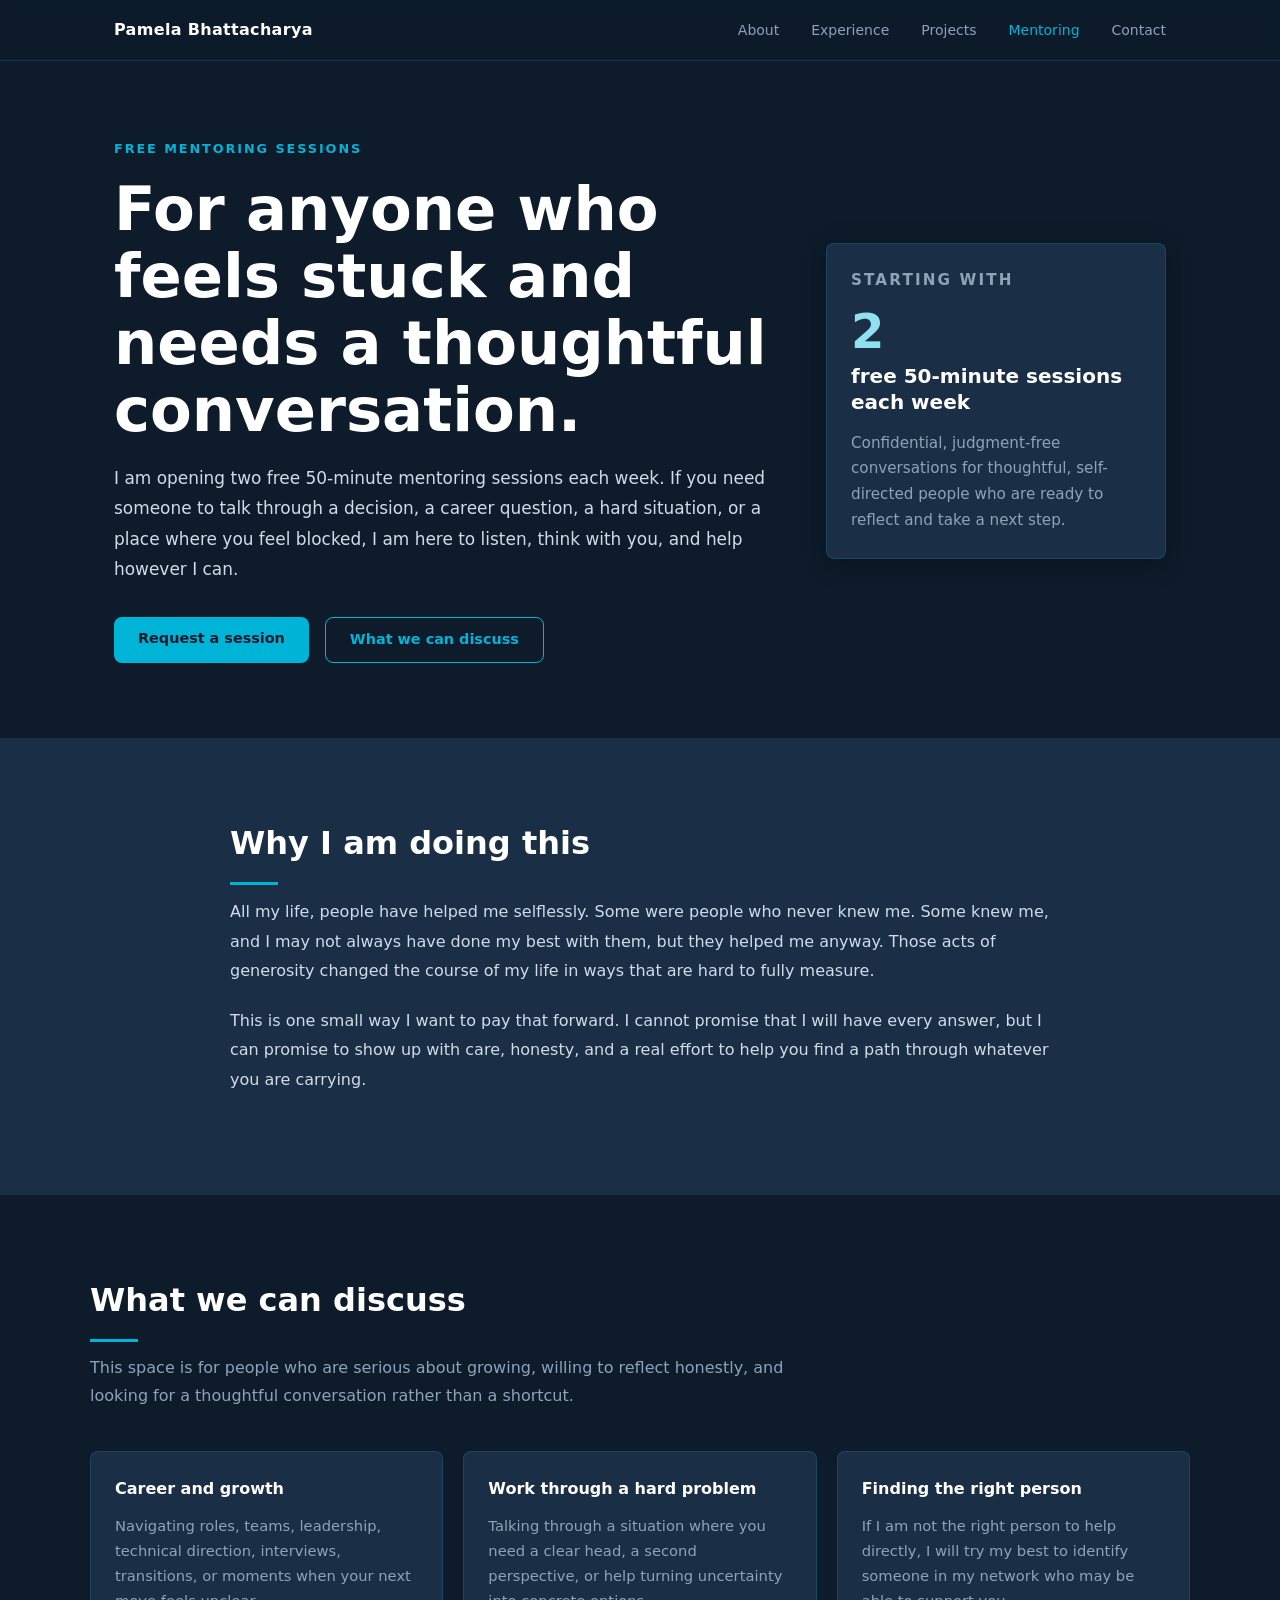
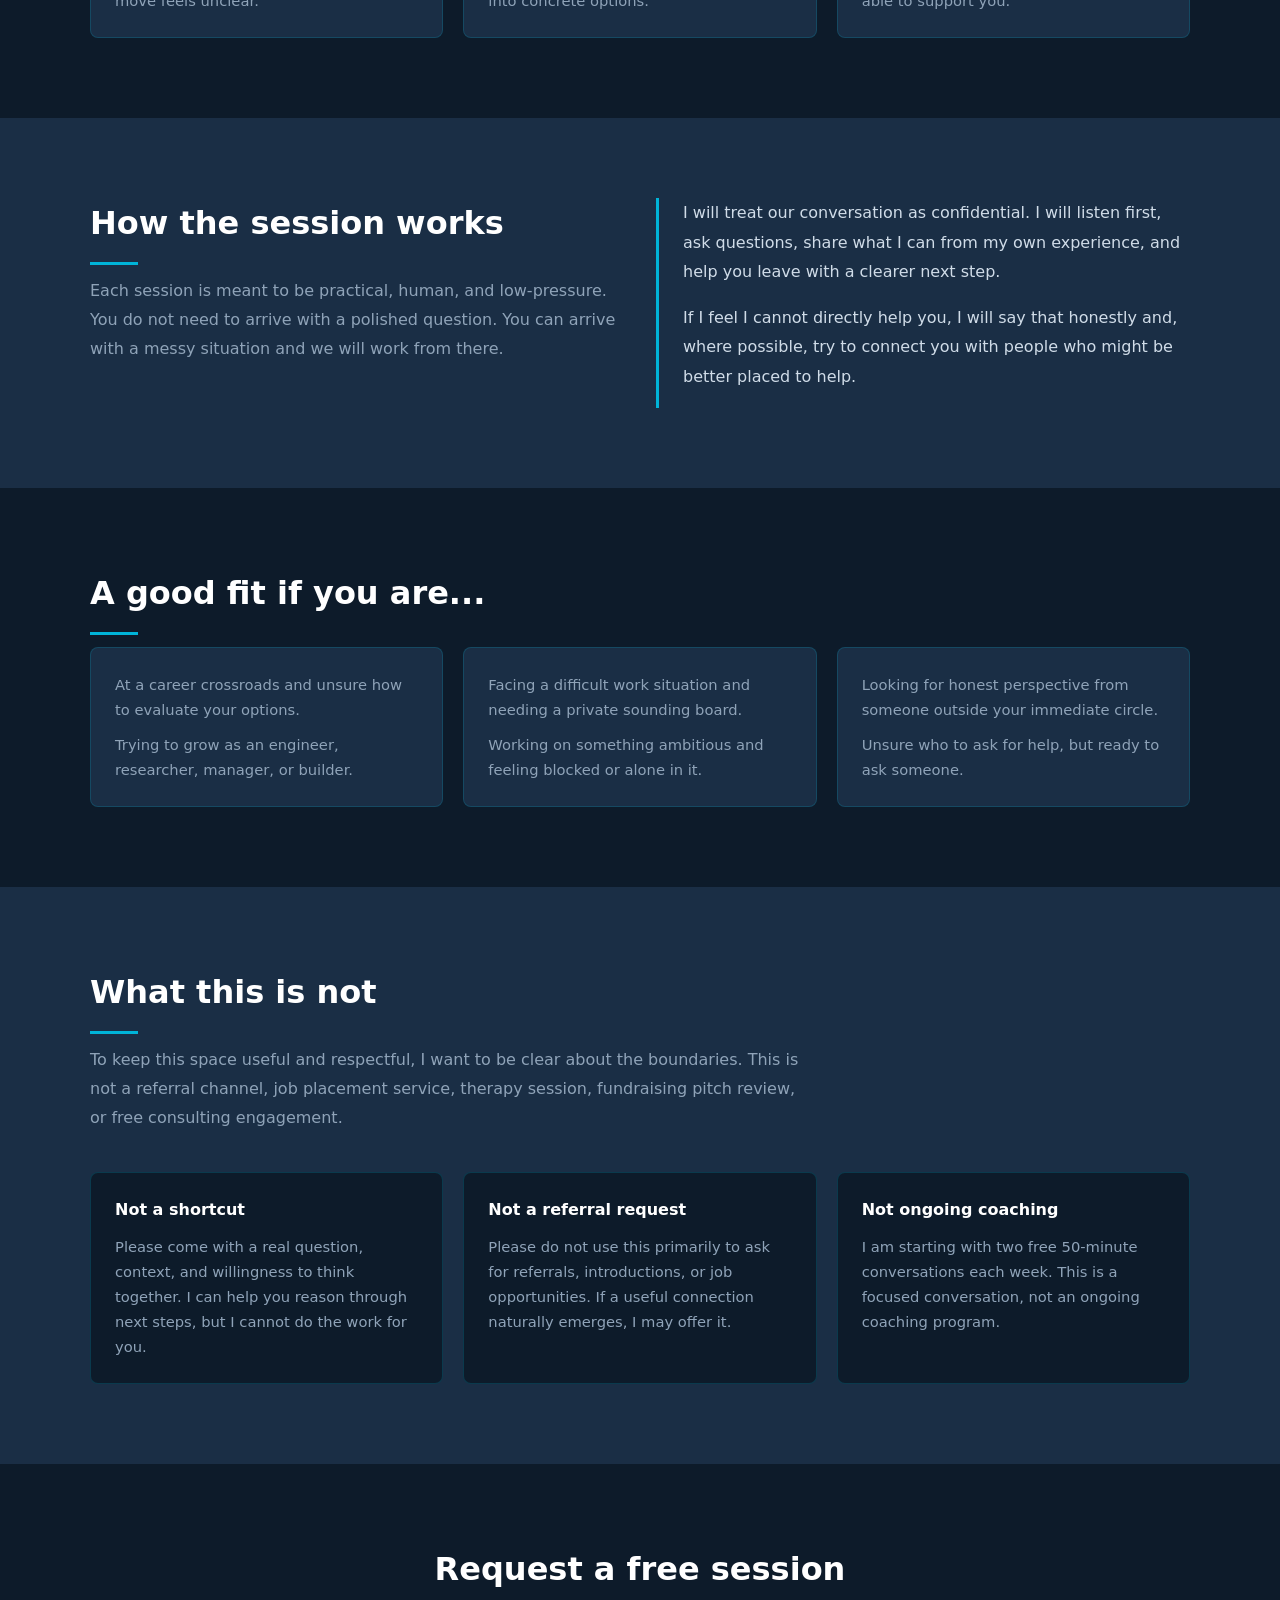
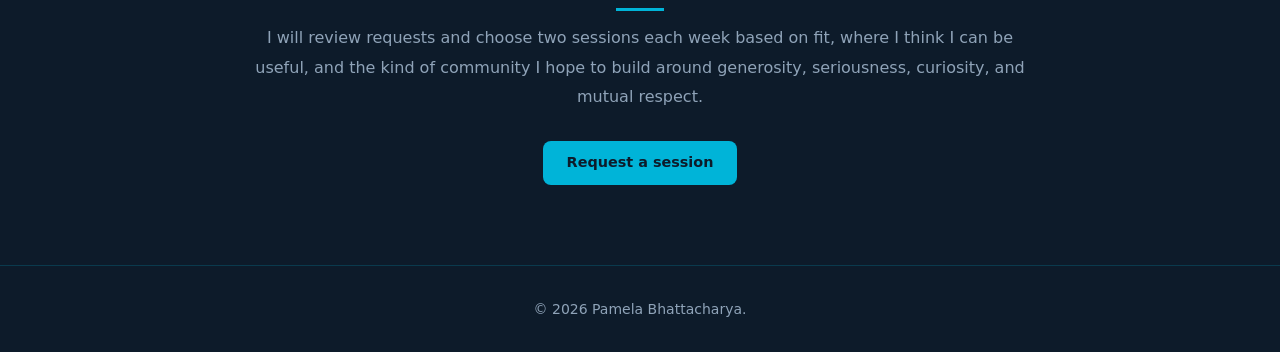
==== mentoring.html @ 3f74e3d6 "Add mentoring session webpage This file contains the HTML structure and styling for a mentoring sess" ====
<!DOCTYPE html>
<html lang="en">
<head>
  <meta charset="UTF-8" />
  <meta name="viewport" content="width=device-width, initial-scale=1.0" />
  <title>Free Mentoring Sessions - Pamela Bhattacharya</title>
  <style>
    *, *::before, *::after { box-sizing: border-box; margin: 0; padding: 0; }

    :root {
      --navy: #0d1b2a;
      --navy-mid: #1a2e45;
      --teal: #00b4d8;
      --teal-lt: #90e0ef;
      --white: #ffffff;
      --off-white: #f0f4f8;
      --text: #d0dce8;
      --text-dim: #8fa3b8;
      --border: rgba(0, 180, 216, 0.2);
      --radius: 8px;
      --shadow: 0 4px 24px rgba(0,0,0,0.3);
      --font: 'Segoe UI', system-ui, -apple-system, sans-serif;
    }

    html { scroll-behavior: smooth; font-size: 16px; }

    body {
      font-family: var(--font);
      background: var(--navy);
      color: var(--text);
      line-height: 1.6;
    }

    a { color: var(--teal); text-decoration: none; }
    a:hover { color: var(--teal-lt); }
    ul { list-style: none; }

    header {
      position: fixed;
      top: 0; left: 0; right: 0;
      z-index: 100;
      background: rgba(13, 27, 42, 0.92);
      backdrop-filter: blur(10px);
      border-bottom: 1px solid var(--border);
    }

    .nav-container {
      max-width: 1100px;
      margin: 0 auto;
      padding: 0 1.5rem;
      height: 60px;
      display: flex;
      align-items: center;
      justify-content: space-between;
    }

    .nav-name {
      font-weight: 700;
      font-size: 1rem;
      color: var(--white);
      letter-spacing: 0.02em;
    }

    .nav-links {
      display: flex;
      gap: 2rem;
    }

    .nav-links a {
      color: var(--text-dim);
      font-size: 0.875rem;
      font-weight: 500;
      transition: color 0.2s;
    }

    .nav-links a:hover, .nav-links a.active { color: var(--teal); }

    .nav-toggle {
      display: none;
      background: none;
      border: none;
      color: var(--white);
      font-size: 1.4rem;
      cursor: pointer;
    }

    .btn {
      display: inline-block;
      padding: 0.65rem 1.5rem;
      border-radius: var(--radius);
      font-weight: 600;
      font-size: 0.9rem;
      transition: background 0.2s, color 0.2s, border-color 0.2s;
    }

    .btn-primary {
      background: var(--teal);
      color: var(--navy);
    }

    .btn-primary:hover {
      background: var(--teal-lt);
      color: var(--navy);
    }

    .btn-outline {
      border: 1.5px solid var(--teal);
      color: var(--teal);
    }

    .btn-outline:hover {
      background: var(--border);
      color: var(--teal-lt);
    }

    .mentoring-hero {
      min-height: 82vh;
      display: grid;
      grid-template-columns: minmax(0, 1fr) 340px;
      align-items: center;
      gap: 3rem;
      max-width: 1100px;
      margin: 0 auto;
      padding: 8rem 1.5rem 4rem;
      position: relative;
    }

    .hero-eyebrow {
      font-size: 0.8rem;
      font-weight: 600;
      letter-spacing: 0.15em;
      text-transform: uppercase;
      color: var(--teal);
      margin-bottom: 1rem;
    }

    .mentoring-hero h1 {
      font-size: clamp(2.4rem, 5vw, 3.8rem);
      font-weight: 800;
      color: var(--white);
      line-height: 1.1;
      margin-bottom: 1.2rem;
    }

    .hero-sub {
      max-width: 690px;
      color: var(--text);
      font-size: 1.06rem;
      line-height: 1.8;
      margin-bottom: 2rem;
    }

    .hero-links {
      display: flex;
      flex-wrap: wrap;
      gap: 1rem;
    }

    .availability-card {
      background: var(--navy-mid);
      border: 1px solid var(--border);
      border-radius: var(--radius);
      box-shadow: var(--shadow);
      padding: 1.5rem;
    }

    .availability-label {
      color: var(--text-dim);
      font-size: 0.78rem;
      font-weight: 700;
      letter-spacing: 0.14em;
      text-transform: uppercase;
      margin-bottom: 0.8rem;
    }

    .availability-number {
      color: var(--teal-lt);
      font-size: 3rem;
      font-weight: 800;
      line-height: 1;
      margin-bottom: 0.5rem;
    }

    .availability-card h2 {
      color: var(--white);
      font-size: 1.25rem;
      line-height: 1.3;
      margin-bottom: 1rem;
    }

    .availability-card p {
      color: var(--text-dim);
      font-size: 0.95rem;
      line-height: 1.7;
    }

    .section { padding: 5rem 1.5rem; }
    .section.alt { background: var(--navy-mid); }

    .container {
      max-width: 1100px;
      margin: 0 auto;
    }

    .section-title {
      font-size: clamp(1.6rem, 3vw, 2rem);
      font-weight: 700;
      color: var(--white);
      margin-bottom: 0.75rem;
    }

    .section-title::after {
      content: '';
      display: block;
      width: 3rem;
      height: 3px;
      background: var(--teal);
      margin-top: 0.8rem;
    }

    .section-subtitle {
      color: var(--text-dim);
      margin-bottom: 2.5rem;
      max-width: 720px;
      line-height: 1.8;
    }

    .story {
      max-width: 820px;
    }

    .story p {
      margin-bottom: 1.25rem;
      color: var(--text);
      line-height: 1.85;
    }

    .grid {
      display: grid;
      grid-template-columns: repeat(3, minmax(0, 1fr));
      gap: 1.25rem;
    }

    .card {
      background: var(--navy);
      border: 1px solid var(--border);
      border-radius: var(--radius);
      padding: 1.5rem;
    }

    .section:not(.alt) .card { background: var(--navy-mid); }

    .card h3 {
      color: var(--white);
      font-size: 1rem;
      margin-bottom: 0.7rem;
    }

    .card p, .card li {
      color: var(--text-dim);
      font-size: 0.92rem;
      line-height: 1.7;
    }

    .card li + li { margin-top: 0.65rem; }

    .promise {
      display: grid;
      grid-template-columns: minmax(0, 1fr) minmax(0, 1fr);
      gap: 2rem;
      align-items: start;
    }

    .promise-panel {
      border-left: 3px solid var(--teal);
      padding-left: 1.5rem;
    }

    .promise-panel p {
      color: var(--text);
      line-height: 1.85;
      margin-bottom: 1rem;
    }

    .closing {
      text-align: center;
      max-width: 780px;
      margin: 0 auto;
    }

    .closing .section-title::after {
      margin-left: auto;
      margin-right: auto;
    }

    .closing p {
      color: var(--text-dim);
      line-height: 1.85;
      margin-bottom: 1.8rem;
    }

    footer {
      padding: 2rem 1.5rem;
      text-align: center;
      border-top: 1px solid var(--border);
      color: var(--text-dim);
      font-size: 0.875rem;
    }

    @media (max-width: 860px) {
      .mentoring-hero,
      .promise {
        grid-template-columns: 1fr;
      }

      .availability-card {
        max-width: 420px;
      }

      .grid {
        grid-template-columns: 1fr;
      }
    }

    @media (max-width: 768px) {
      .nav-links { display: none; }
      .nav-links.open {
        display: flex;
        flex-direction: column;
        position: absolute;
        top: 60px;
        right: 1rem;
        background: var(--navy-mid);
        padding: 1rem 1.25rem;
        border: 1px solid var(--border);
        border-radius: var(--radius);
        box-shadow: var(--shadow);
      }

      .nav-toggle { display: block; }
      .mentoring-hero { padding-top: 7rem; }
    }

    @media (max-width: 480px) {
      .section { padding: 3.5rem 1rem; }
      .nav-container { padding: 0 1rem; }
      .mentoring-hero { padding-left: 1rem; padding-right: 1rem; }
      .hero-links { flex-direction: column; align-items: stretch; }
      .btn { text-align: center; }
    }
  </style>
</head>
<body>
  <header>
    <nav class="nav-container">
      <a class="nav-name" href="index.html">Pamela Bhattacharya</a>
      <ul class="nav-links" id="navLinks">
        <li><a href="index.html#about">About</a></li>
        <li><a href="index.html#experience">Experience</a></li>
        <li><a href="index.html#projects">Projects</a></li>
        <li><a href="mentoring.html" class="active">Mentoring</a></li>
        <li><a href="index.html#contact">Contact</a></li>
      </ul>
      <button class="nav-toggle" aria-label="Toggle menu" onclick="toggleNav()">&#9776;</button>
    </nav>
  </header>

  <main>
    <section class="mentoring-hero">
      <div>
        <p class="hero-eyebrow">Free mentoring sessions</p>
        <h1>For anyone who feels stuck and needs a thoughtful conversation.</h1>
        <p class="hero-sub">
          I am opening two free 50-minute mentoring sessions each week. If you need someone
          to talk through a decision, a career question, a hard situation, or a place where
          you feel blocked, I am here to listen, think with you, and help however I can.
        </p>
        <div class="hero-links">
          <a class="btn btn-primary" href="#request">Request a session</a>
          <a class="btn btn-outline" href="#what-we-can-discuss">What we can discuss</a>
        </div>
      </div>

      <aside class="availability-card" aria-label="Session availability">
        <p class="availability-label">Starting with</p>
        <div class="availability-number">2</div>
        <h2>free 50-minute sessions each week</h2>
        <p>
          Confidential, judgment-free conversations for thoughtful, self-directed people
          who are ready to reflect and take a next step.
        </p>
      </aside>
    </section>

    <section class="section alt">
      <div class="container story">
        <h2 class="section-title">Why I am doing this</h2>
        <p>
          All my life, people have helped me selflessly. Some were people who never knew me.
          Some knew me, and I may not always have done my best with them, but they helped me anyway.
          Those acts of generosity changed the course of my life in ways that are hard to fully measure.
        </p>
        <p>
          This is one small way I want to pay that forward. I cannot promise that I will have every
          answer, but I can promise to show up with care, honesty, and a real effort to help you find
          a path through whatever you are carrying.
        </p>
      </div>
    </section>

    <section class="section" id="what-we-can-discuss">
      <div class="container">
        <h2 class="section-title">What we can discuss</h2>
        <p class="section-subtitle">
          This space is for people who are serious about growing, willing to reflect honestly,
          and looking for a thoughtful conversation rather than a shortcut.
        </p>
        <div class="grid">
          <article class="card">
            <h3>Career and growth</h3>
            <p>
              Navigating roles, teams, leadership, technical direction, interviews, transitions,
              or moments when your next move feels unclear.
            </p>
          </article>
          <article class="card">
            <h3>Work through a hard problem</h3>
            <p>
              Talking through a situation where you need a clear head, a second perspective,
              or help turning uncertainty into concrete options.
            </p>
          </article>
          <article class="card">
            <h3>Finding the right person</h3>
            <p>
              If I am not the right person to help directly, I will try my best to identify
              someone in my network who may be able to support you.
            </p>
          </article>
        </div>
      </div>
    </section>

    <section class="section alt">
      <div class="container promise">
        <div>
          <h2 class="section-title">How the session works</h2>
          <p class="section-subtitle">
            Each session is meant to be practical, human, and low-pressure. You do not need to
            arrive with a polished question. You can arrive with a messy situation and we will
            work from there.
          </p>
        </div>
        <div class="promise-panel">
          <p>
            I will treat our conversation as confidential. I will listen first, ask questions,
            share what I can from my own experience, and help you leave with a clearer next step.
          </p>
          <p>
            If I feel I cannot directly help you, I will say that honestly and, where possible,
            try to connect you with people who might be better placed to help.
          </p>
        </div>
      </div>
    </section>

    <section class="section">
      <div class="container">
        <h2 class="section-title">A good fit if you are...</h2>
        <div class="grid">
          <article class="card">
            <ul>
              <li>At a career crossroads and unsure how to evaluate your options.</li>
              <li>Trying to grow as an engineer, researcher, manager, or builder.</li>
            </ul>
          </article>
          <article class="card">
            <ul>
              <li>Facing a difficult work situation and needing a private sounding board.</li>
              <li>Working on something ambitious and feeling blocked or alone in it.</li>
            </ul>
          </article>
          <article class="card">
            <ul>
              <li>Looking for honest perspective from someone outside your immediate circle.</li>
              <li>Unsure who to ask for help, but ready to ask someone.</li>
            </ul>
          </article>
        </div>
      </div>
    </section>

    <section class="section alt">
      <div class="container">
        <h2 class="section-title">What this is not</h2>
        <p class="section-subtitle">
          To keep this space useful and respectful, I want to be clear about the boundaries.
          This is not a referral channel, job placement service, therapy session, fundraising
          pitch review, or free consulting engagement.
        </p>
        <div class="grid">
          <article class="card">
            <h3>Not a shortcut</h3>
            <p>
              Please come with a real question, context, and willingness to think together.
              I can help you reason through next steps, but I cannot do the work for you.
            </p>
          </article>
          <article class="card">
            <h3>Not a referral request</h3>
            <p>
              Please do not use this primarily to ask for referrals, introductions, or job
              opportunities. If a useful connection naturally emerges, I may offer it.
            </p>
          </article>
          <article class="card">
            <h3>Not ongoing coaching</h3>
            <p>
              I am starting with two free 50-minute conversations each week. This is a focused
              conversation, not an ongoing coaching program.
            </p>
          </article>
        </div>
      </div>
    </section>

    <section class="section" id="request">
      <div class="container closing">
        <h2 class="section-title">Request a free session</h2>
        <p>
          I will review requests and choose two sessions each week based on fit, where I think
          I can be useful, and the kind of community I hope to build around generosity,
          seriousness, curiosity, and mutual respect.
        </p>
        <a class="btn btn-primary" href="https://forms.gle/oPH12QefMvSnfbaj7">Request a session</a>
      </div>
    </section>
  </main>

  <footer>
    <p>&copy; 2026 Pamela Bhattacharya.</p>
  </footer>

  <script>
    function toggleNav() {
      document.getElementById('navLinks').classList.toggle('open');
    }
  </script>
</body>
</html>
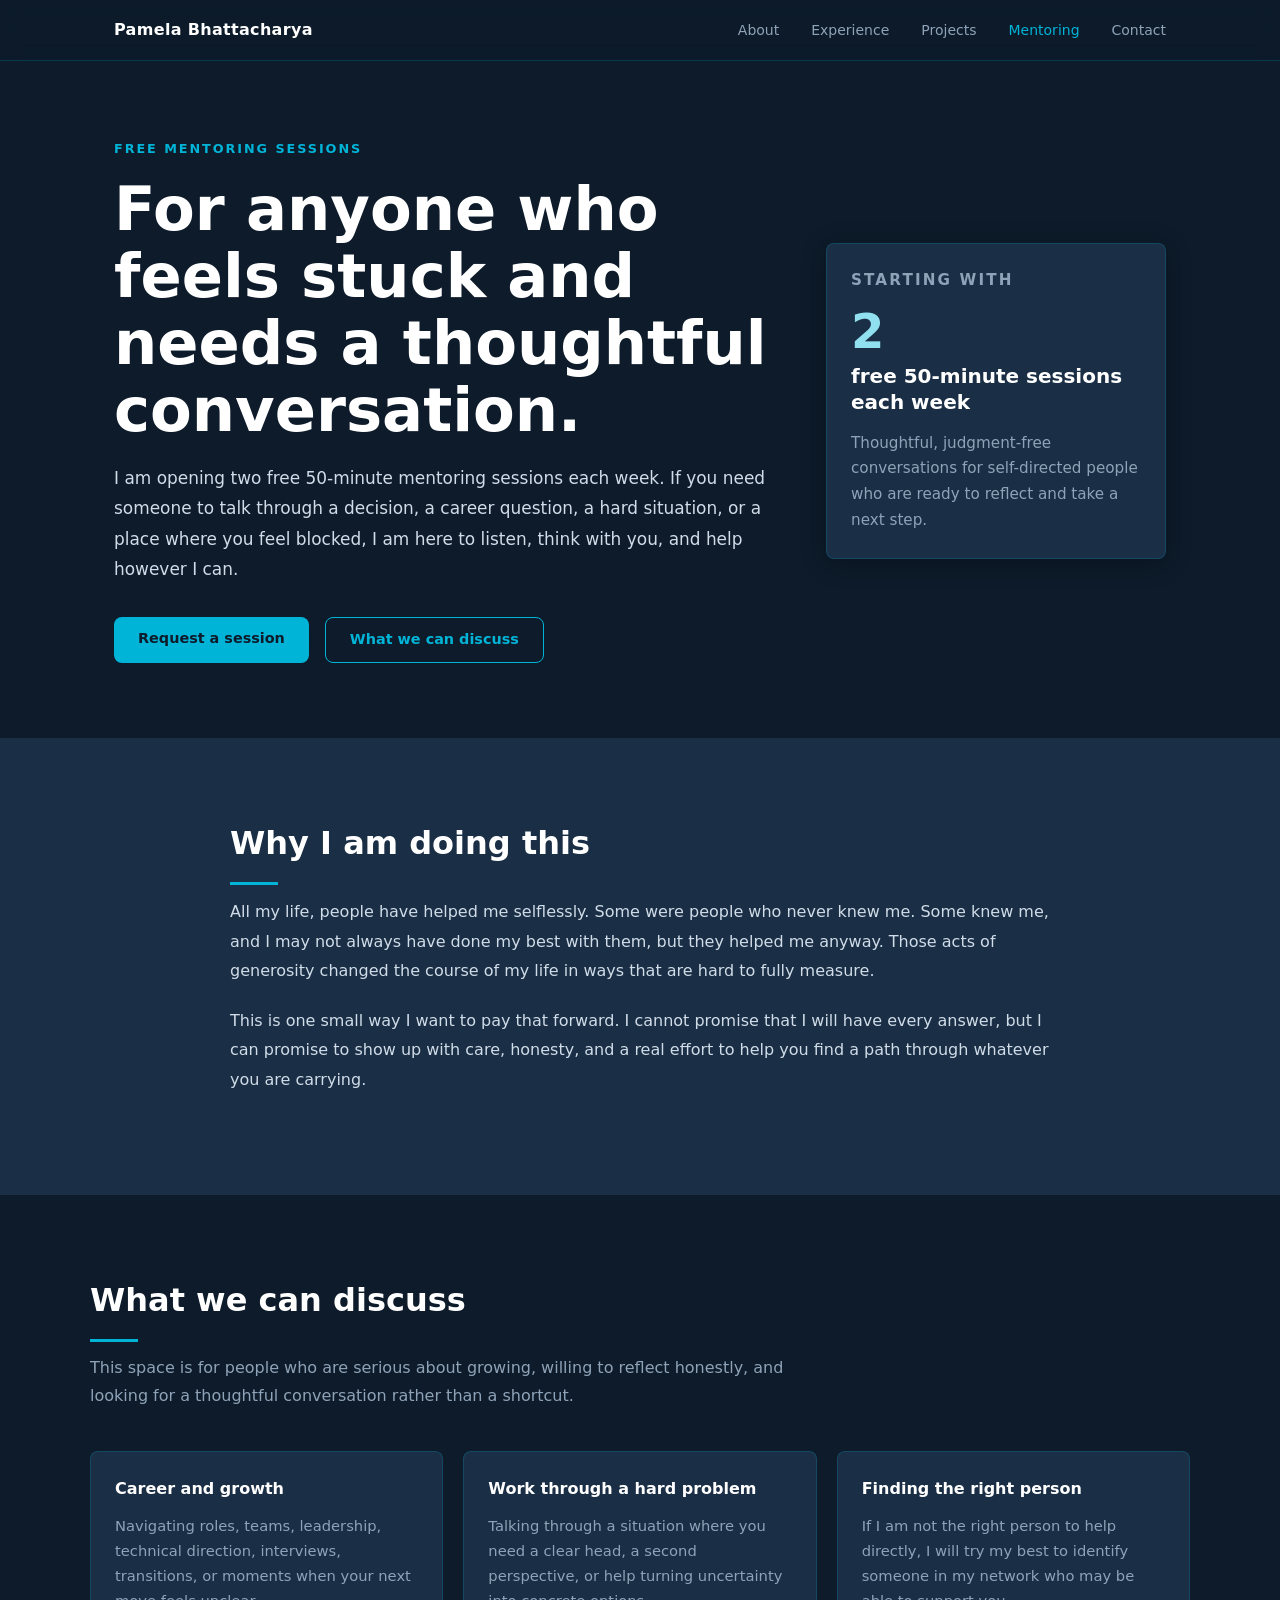
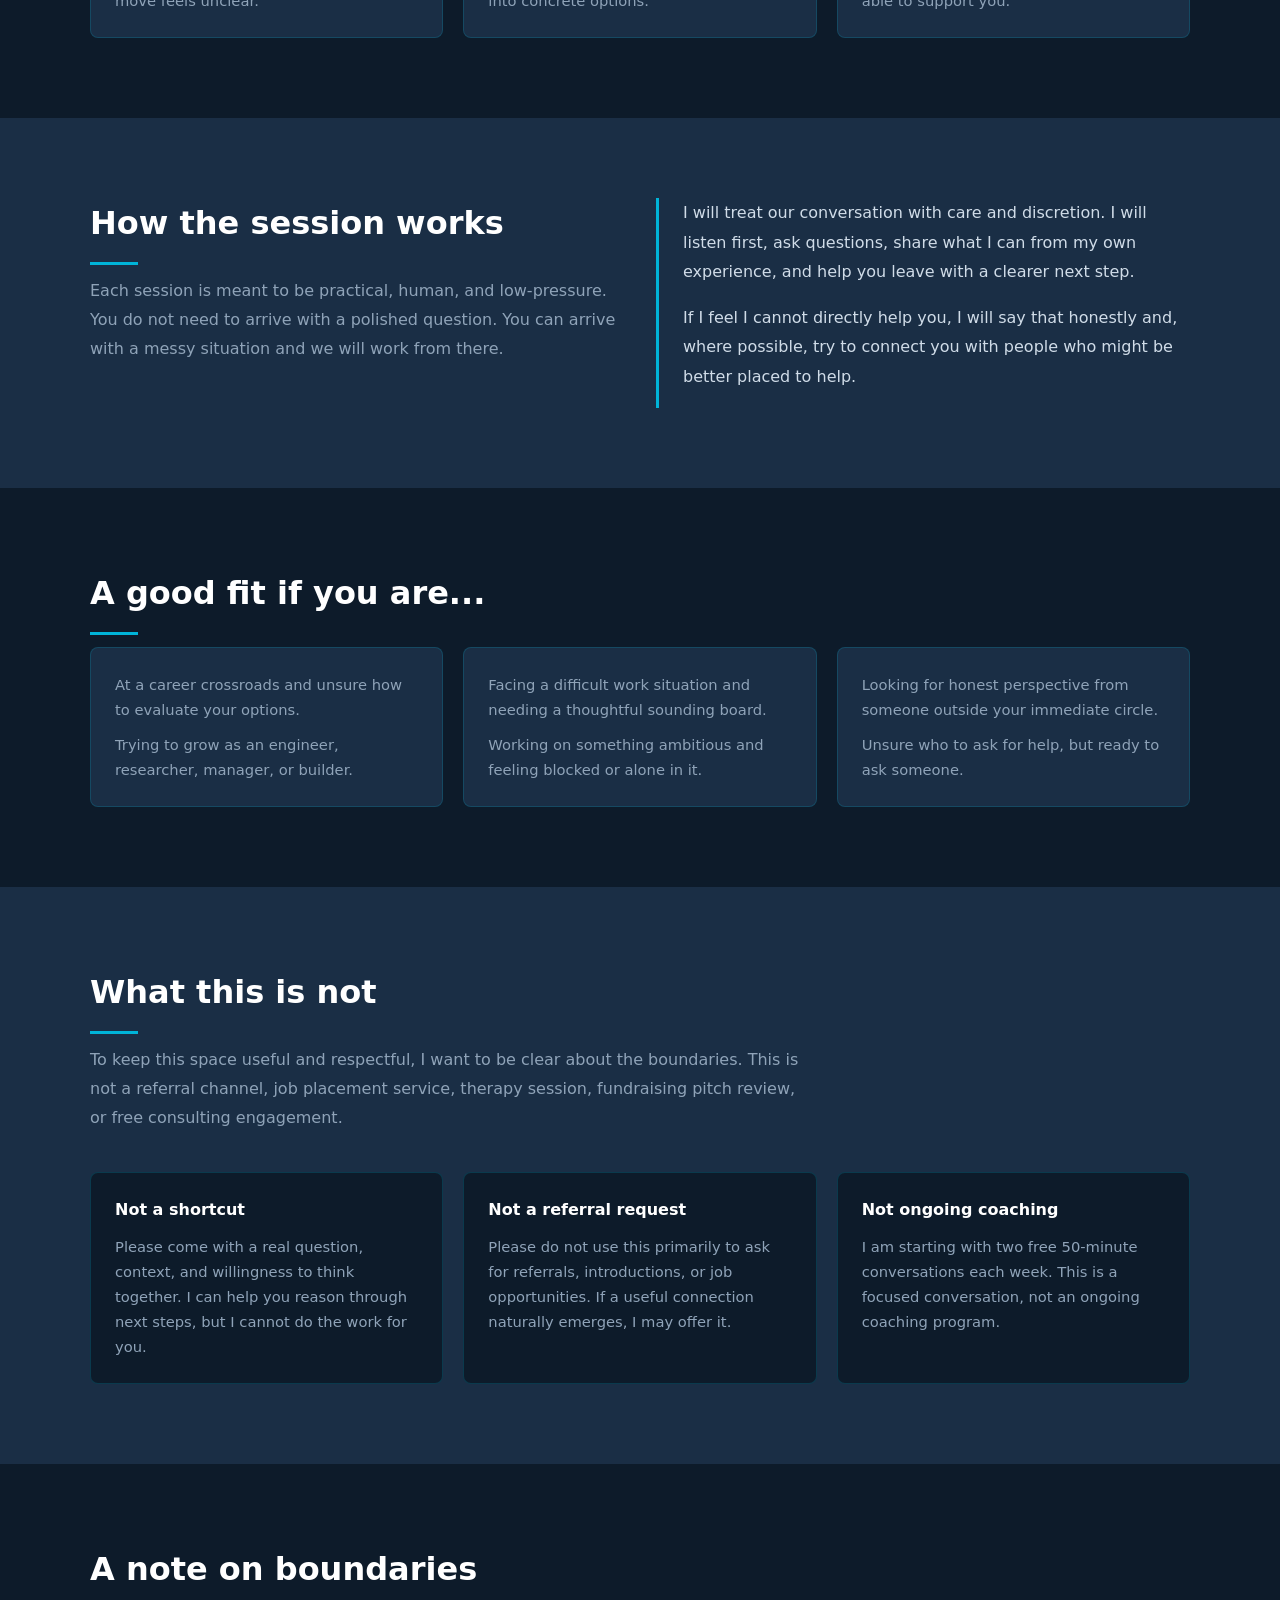
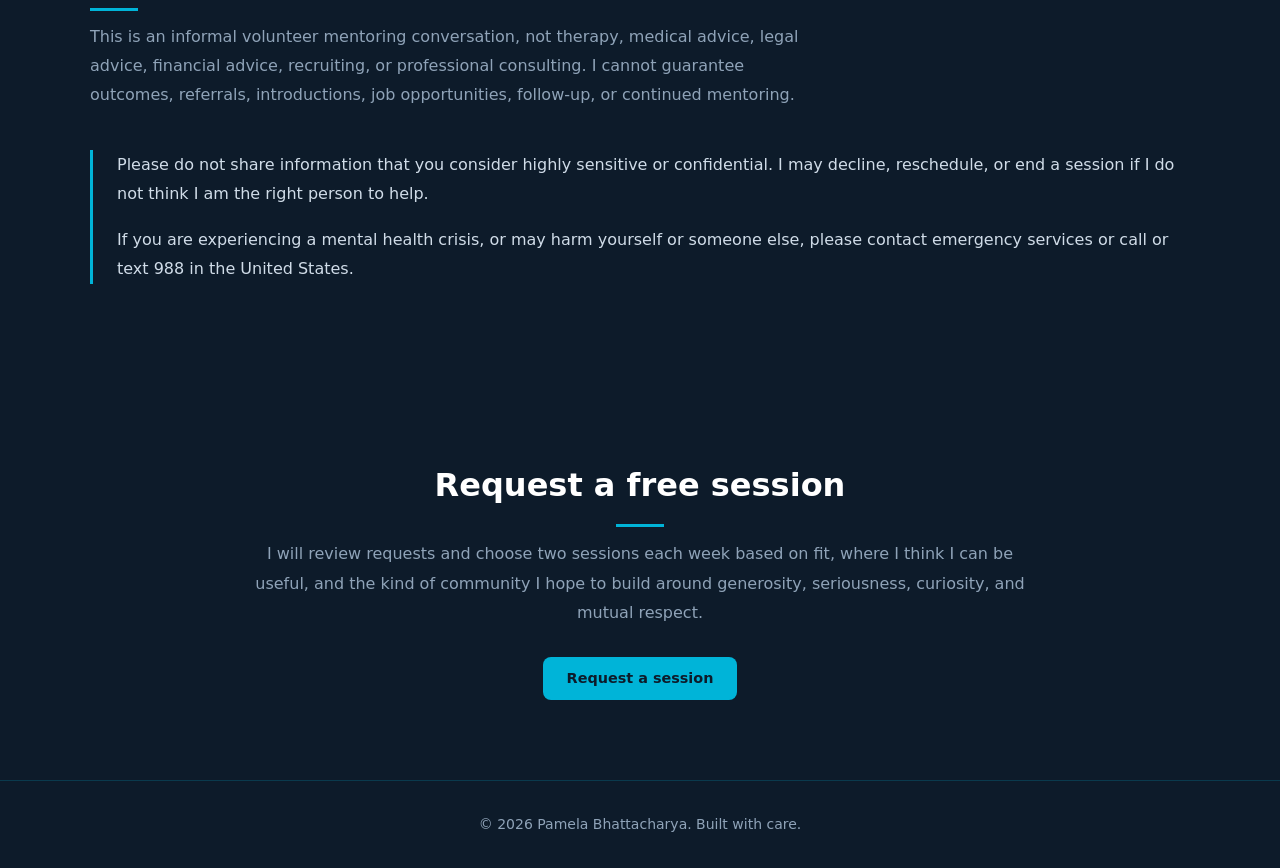
==== commit 4256bd24: "Revise text and add boundaries section in mentoring.html Updated language for clarity and added a se" ====
--- a/mentoring.html
+++ b/mentoring.html
@@ -386,8 +386,8 @@
         <div class="availability-number">2</div>
         <h2>free 50-minute sessions each week</h2>
         <p>
-          Confidential, judgment-free conversations for thoughtful, self-directed people
-          who are ready to reflect and take a next step.
+          Thoughtful, judgment-free conversations for self-directed people who are
+          ready to reflect and take a next step.
         </p>
       </aside>
     </section>
@@ -453,8 +453,9 @@
         </div>
         <div class="promise-panel">
           <p>
-            I will treat our conversation as confidential. I will listen first, ask questions,
-            share what I can from my own experience, and help you leave with a clearer next step.
+            I will treat our conversation with care and discretion. I will listen first,
+            ask questions, share what I can from my own experience, and help you leave
+            with a clearer next step.
           </p>
           <p>
             If I feel I cannot directly help you, I will say that honestly and, where possible,
@@ -476,7 +477,7 @@
           </article>
           <article class="card">
             <ul>
-              <li>Facing a difficult work situation and needing a private sounding board.</li>
+              <li>Facing a difficult work situation and needing a thoughtful sounding board.</li>
               <li>Working on something ambitious and feeling blocked or alone in it.</li>
             </ul>
           </article>
@@ -524,6 +525,29 @@
       </div>
     </section>
 
+    <section class="section">
+      <div class="container">
+        <h2 class="section-title">A note on boundaries</h2>
+        <p class="section-subtitle">
+          This is an informal volunteer mentoring conversation, not therapy, medical advice,
+          legal advice, financial advice, recruiting, or professional consulting. I cannot
+          guarantee outcomes, referrals, introductions, job opportunities, follow-up, or
+          continued mentoring.
+        </p>
+        <div class="promise-panel">
+          <p>
+            Please do not share information that you consider highly sensitive or confidential.
+            I may decline, reschedule, or end a session if I do not think I am the right
+            person to help.
+          </p>
+          <p>
+            If you are experiencing a mental health crisis, or may harm yourself or someone
+            else, please contact emergency services or call or text 988 in the United States.
+          </p>
+        </div>
+      </div>
+    </section>
+
     <section class="section" id="request">
       <div class="container closing">
         <h2 class="section-title">Request a free session</h2>
@@ -538,7 +562,7 @@
   </main>
 
   <footer>
-    <p>&copy; 2026 Pamela Bhattacharya.</p>
+    <p>&copy; 2026 Pamela Bhattacharya. Built with care.</p>
   </footer>
 
   <script>
